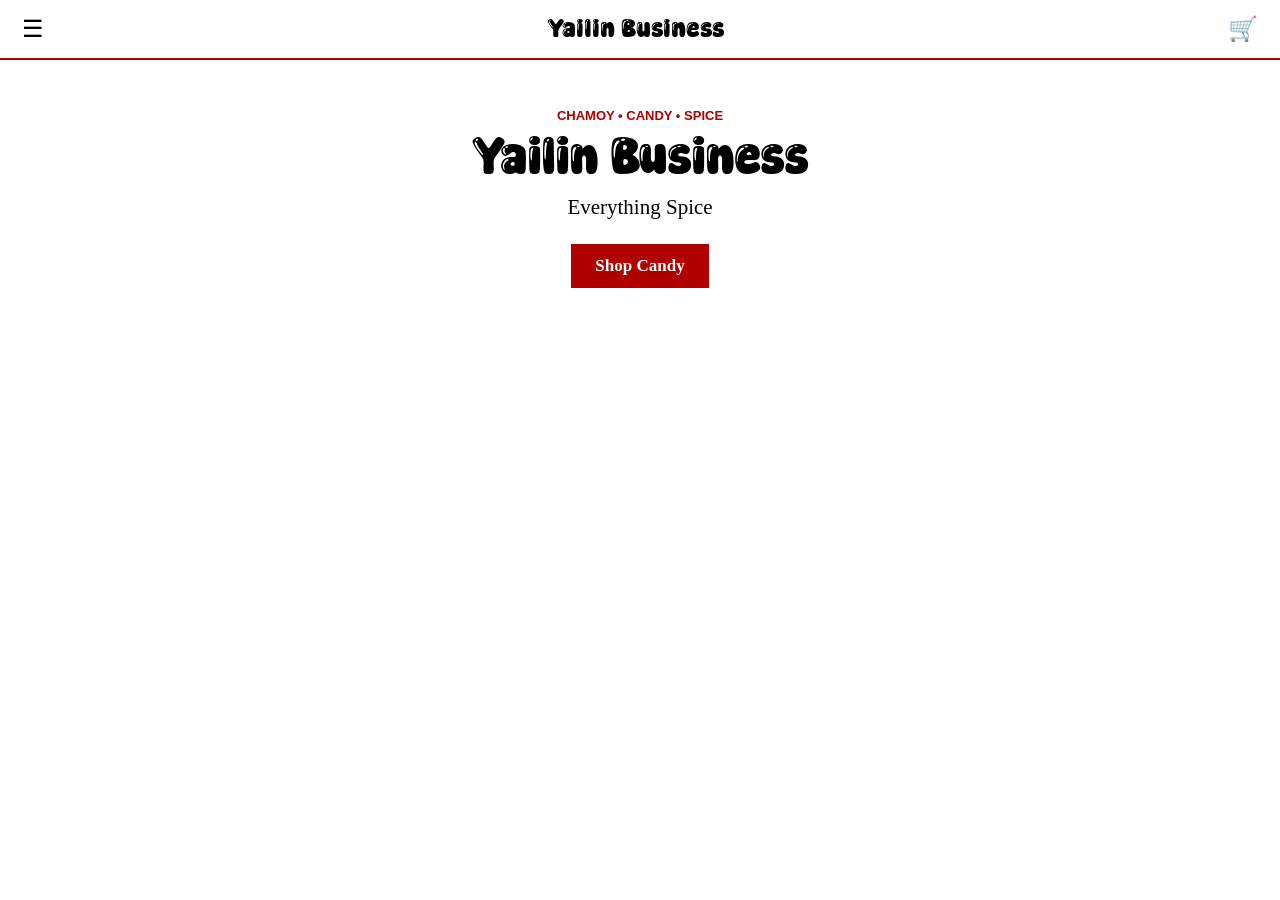
==== index.html @ d6ba2598 "Set up website files" ====
<!DOCTYPE html>
<html lang="en">
<head>
    <meta charset="UTF-8">
    <meta name="viewport" content="width=device-width, initial-scale=1.0">
    <title>Yailin Business</title>
    <link rel="stylesheet" href="style.css">
</head>

<body>
    <header class="site-header">
        <button class="menu-button" aria-label="Open menu">☰</button>

        <div class="brand">
            Yailin Business
        </div>

        <button class="cart-button" aria-label="View cart">🛒</button>
    </header>

    <main>
        <section class="intro">
            <p class="intro-label">Chamoy • Candy • Spice</p>

            <h1>Yailin Business</h1>

            <p class="intro-text">Everything Spice</p>

            <a class="shop-button" href="shop.html">Shop Candy</a>
        </section>
    </main>

    <script src="script.js"></script>
</body>
</html>
---- style.css ----
@font-face {
    font-family: "Super Adorable";
    src: url("fonts/Super Adorable.ttf") format("truetype");
    font-weight: normal;
    font-style: normal;
}

* {
    box-sizing: border-box;
}

body {
    margin: 0;
    background-color: white;
    color: black;
    font-family: Arial, sans-serif;
}

.site-header {
    display: flex;
    align-items: center;
    justify-content: space-between;
    padding: 14px 16px;
    background-color: white;
    border-bottom: 2px solid #b00000;
}

.menu-button,
.cart-button {
    border: none;
    background: none;
    font-size: 24px;
    cursor: pointer;
}

.brand {
    font-family: "Super Adorable", cursive;
    font-size: 26px;
    font-weight: normal;
    text-align: center;
}

.intro {
    padding: 48px 20px;
    text-align: center;
}

.intro-label {
    margin: 0 0 8px;
    color: #b00000;
    font-size: 13px;
    font-weight: bold;
    text-transform: uppercase;
}

.intro h1 {
    margin: 0;
    font-family: "Super Adorable", cursive;
    font-size: 52px;
    font-weight: normal;
    line-height: 1;
    letter-spacing: -1px;
}

.intro-text {
    margin: 12px 0 24px;
    font-family: cursive;
    font-size: 21px;
}

.shop-button {
    display: inline-block;
    padding: 12px 24px;
    background-color: #b00000;
    color: white;
    font-family: cursive;
    font-size: 17px;
    font-weight: bold;
    text-decoration: none;
}

.shop {
    padding: 32px 16px 48px;
}

.shop-heading {
    margin-bottom: 20px;
}

.shop-heading p {
    margin: 0;
    color: #b00000;
    font-size: 13px;
    font-weight: bold;
    text-transform: uppercase;
}

.shop-heading h1 {
    margin: 4px 0 0;
    font-size: 28px;
}

.product-grid {
    display: grid;
    grid-template-columns: repeat(2, 1fr);
    gap: 12px;
}

.product-image {
    display: flex;
    align-items: center;
    justify-content: center;
    aspect-ratio: 1 / 1;
    background-color: #f2f2f2;
    color: #666;
    font-size: 13px;
}

.product-card h2 {
    margin: 10px 0 4px;
    font-size: 16px;
}

.product-price {
    margin: 0 0 10px;
    font-weight: bold;
}

.add-to-cart {
    width: 100%;
    padding: 10px;
    border: 2px solid #b00000;
    background-color: white;
    color: #b00000;
    font-weight: bold;
    cursor: pointer;
}
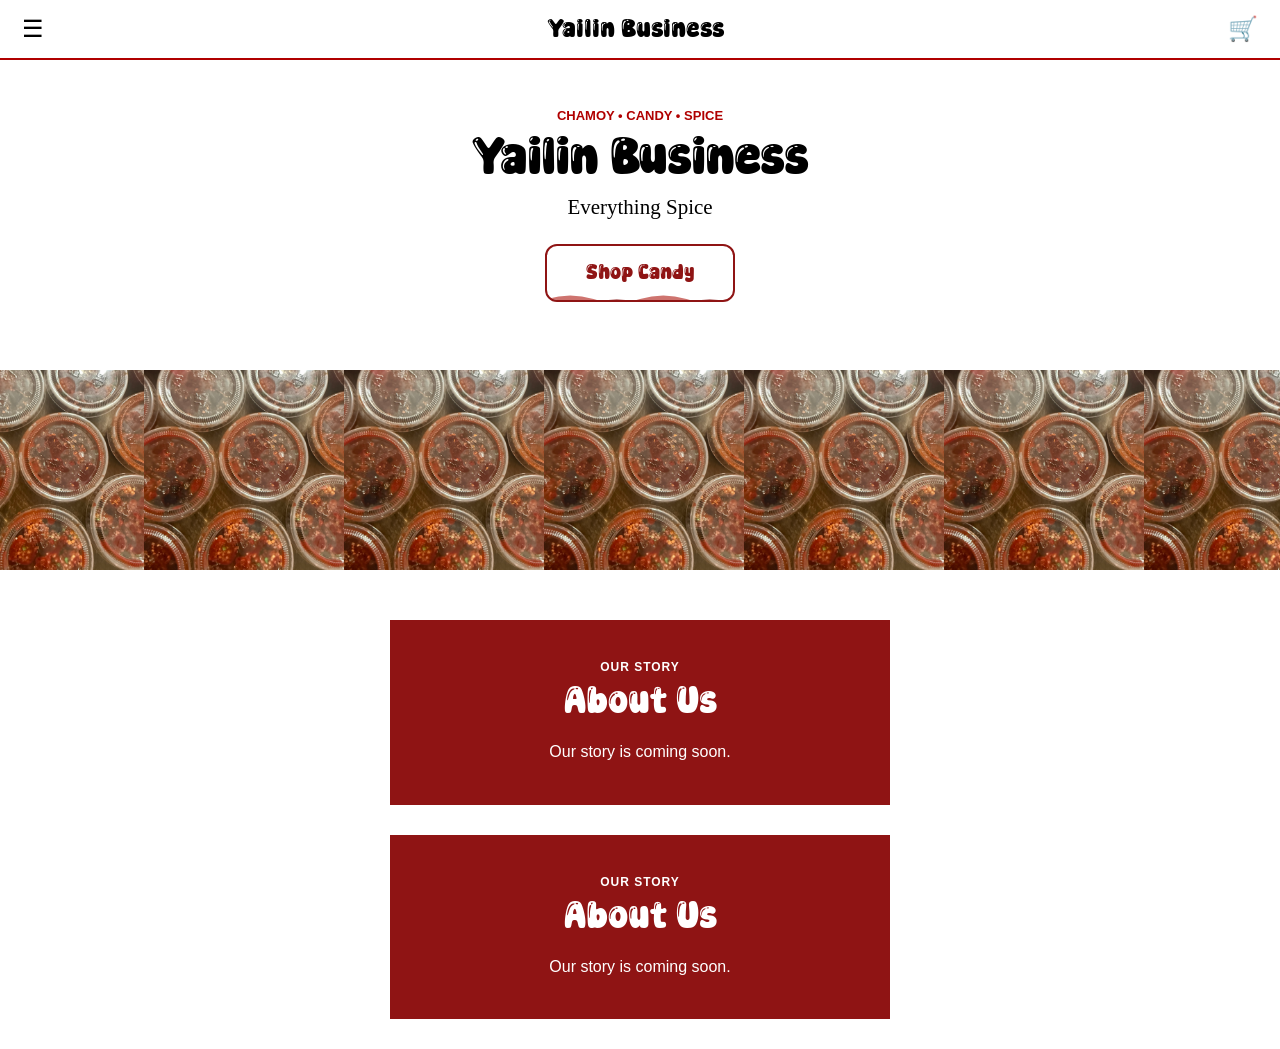
==== commit b68e7e3a: "Update homepage design" ====
--- a/index.html
+++ b/index.html
@@ -26,8 +26,82 @@
 
             <p class="intro-text">Everything Spice</p>
 
-            <a class="shop-button" href="shop.html">Shop Candy</a>
+            <a class="shop-button" href="shop.html">
+                <span class="chamoy-liquid" aria-hidden="true">
+                    <svg
+                        class="chamoy-wave chamoy-wave-back"
+                        viewBox="0 0 400 30"
+                        preserveAspectRatio="none"
+                    >
+                        <path d="
+                            M0 15
+                            Q25 3 50 15
+                            T100 15
+                            T150 15
+                            T200 15
+                            T250 15
+                            T300 15
+                            T350 15
+                            T400 15
+                            V30
+                            H0
+                            Z
+                        " />
+                    </svg>
+
+                    <svg
+                        class="chamoy-wave chamoy-wave-front"
+                        viewBox="0 0 400 30"
+                        preserveAspectRatio="none"
+                    >
+                        <path d="
+                            M0 16
+                            Q25 26 50 16
+                            T100 16
+                            T150 16
+                            T200 16
+                            T250 16
+                            T300 16
+                            T350 16
+                            T400 16
+                            V30
+                            H0
+                            Z
+                        " />
+                    </svg>
+                </span>
+
+                <span class="shop-button-text">Shop Candy</span>
+            </a>
         </section>
+
+        <section class="photo-strip" aria-label="Chamoy candy photos">
+            <div class="photo-track">
+                <img src="images/chamoo.jpeg" alt="Chamoy candy cups">
+                <img src="images/chamoo.jpeg" alt="">
+                <img src="images/chamoo.jpeg" alt="">
+                <img src="images/chamoo.jpeg" alt="">
+                <img src="images/chamoo.jpeg" alt="">
+                <img src="images/chamoo.jpeg" alt="">
+            </div>
+        </section>
+
+<section class="about-section">
+    <p class="about-label">Our Story</p>
+    <h2>About Us</h2>
+
+    <p class="about-text">
+        Our story is coming soon.
+    </p>
+</section><section class="about-section">
+    <p class="about-label">Our Story</p>
+    <h2>About Us</h2>
+
+    <p class="about-text">
+        Our story is coming soon.
+    </p>
+</section>
+
     </main>
 
     <script src="script.js"></script>
--- a/style.css
+++ b/style.css
@@ -11,10 +11,12 @@
 
 body {
     margin: 0;
-    background-color: white;
+    background-color: #ffffff;
     color: black;
     font-family: Arial, sans-serif;
 }
+
+/* Header */
 
 .site-header {
     display: flex;
@@ -34,11 +36,19 @@
 }
 
 .brand {
+    color: black;
     font-family: "Super Adorable", cursive;
     font-size: 26px;
     font-weight: normal;
     text-align: center;
-}
+    text-decoration: none;
+}
+
+.brand:visited {
+    color: black;
+}
+
+/* Homepage */
 
 .intro {
     padding: 48px 20px;
@@ -68,16 +78,137 @@
     font-size: 21px;
 }
 
+/* Shop Candy button */
+
 .shop-button {
-    display: inline-block;
-    padding: 12px 24px;
-    background-color: #b00000;
+    position: relative;
+    display: inline-flex;
+    align-items: center;
+    justify-content: center;
+    width: 190px;
+    height: 58px;
+    overflow: hidden;
+    border: 2px solid #8f1414;
+    border-radius: 12px;
+    background-color: white;
+    color: #8f1414;
+    font-family: "Super Adorable", cursive;
+    font-size: 21px;
+    text-decoration: none;
+}
+
+.shop-button-text {
+    position: relative;
+    z-index: 3;
+    transition: color 0.2s ease;
+}
+
+.chamoy-liquid {
+    position: absolute;
+    z-index: 1;
+    left: 0;
+    bottom: 0;
+    width: 100%;
+    height: 100%;
+    background-color: #861313;
+    transform: translateY(100%);
+    transition: transform 0.75s cubic-bezier(0.22, 0.75, 0.25, 1);
+}
+
+.chamoy-wave {
+    position: absolute;
+    left: 0;
+    display: block;
+    width: 200%;
+    height: 18px;
+    animation-play-state: paused;
+}
+
+.chamoy-wave-back {
+    top: -10px;
+    opacity: 0.65;
+    animation: wave-back 2.6s linear infinite;
+}
+
+.chamoy-wave-back path {
+    fill: #b42a22;
+}
+
+.chamoy-wave-front {
+    top: -7px;
+    animation: wave-front 1.8s linear infinite;
+}
+
+.chamoy-wave-front path {
+    fill: #861313;
+}
+
+.shop-button.is-filling .chamoy-liquid {
+    transform: translateY(0);
+}
+
+.shop-button.is-filling .chamoy-wave {
+    animation-play-state: running;
+}
+
+.shop-button.is-filling .shop-button-text {
     color: white;
-    font-family: cursive;
-    font-size: 17px;
-    font-weight: bold;
-    text-decoration: none;
-}
+    transition-delay: 0.3s;
+}
+
+.shop-button.is-popping {
+    animation: button-pop 0.2s ease;
+}
+
+@keyframes wave-front {
+    from {
+        transform: translateX(0);
+    }
+
+    to {
+        transform: translateX(-50%);
+    }
+}
+
+@keyframes wave-back {
+    from {
+        transform: translateX(-50%);
+    }
+
+    to {
+        transform: translateX(0);
+    }
+}
+
+@keyframes button-pop {
+    50% {
+        transform: scale(1.05);
+    }
+}
+
+/* Photo strip */
+
+.photo-strip {
+    width: 100%;
+    overflow: hidden;
+    padding: 20px 0;
+}
+
+.photo-track {
+    display: flex;
+    width: max-content;
+    will-change: transform;
+}
+
+.photo-track img {
+    display: block;
+    flex: 0 0 200px;
+    width: 200px;
+    height: 200px;
+    object-fit: cover;
+}
+
+/* Shop page */
 
 .shop {
     padding: 32px 16px 48px;
@@ -112,7 +243,7 @@
     justify-content: center;
     aspect-ratio: 1 / 1;
     background-color: #f2f2f2;
-    color: #666;
+    color: #667;
     font-size: 13px;
 }
 
@@ -134,4 +265,54 @@
     color: #b00000;
     font-weight: bold;
     cursor: pointer;
+}
+
+/* Accessibility */
+
+@media (prefers-reduced-motion: reduce) {
+    .chamoy-wave {
+        animation: none;
+    }
+
+    .chamoy-liquid {
+        transition: none;
+    }
+
+    .shop-button.is-popping {
+        animation: none;
+    }
+}
+
+/* About */
+
+.about-section {
+    width: calc(100% - 40px);
+    max-width: 500px;
+    margin: 30px auto;
+    padding: 40px 24px;
+    background-color: #8f1414;
+    color: white;
+    text-align: center;
+}
+
+.about-label {
+    margin: 0 0 6px;
+    font-size: 12px;
+    font-weight: bold;
+    letter-spacing: 1px;
+    text-transform: uppercase;
+}
+
+.about-section h2 {
+    margin: 0 0 16px;
+    font-family: "Super Adorable", cursive;
+    font-size: 38px;
+    font-weight: normal;
+}
+
+.about-text {
+    max-width: 500px;
+    margin: 0 auto;
+    font-size: 16px;
+    line-height: 1.6;
 }
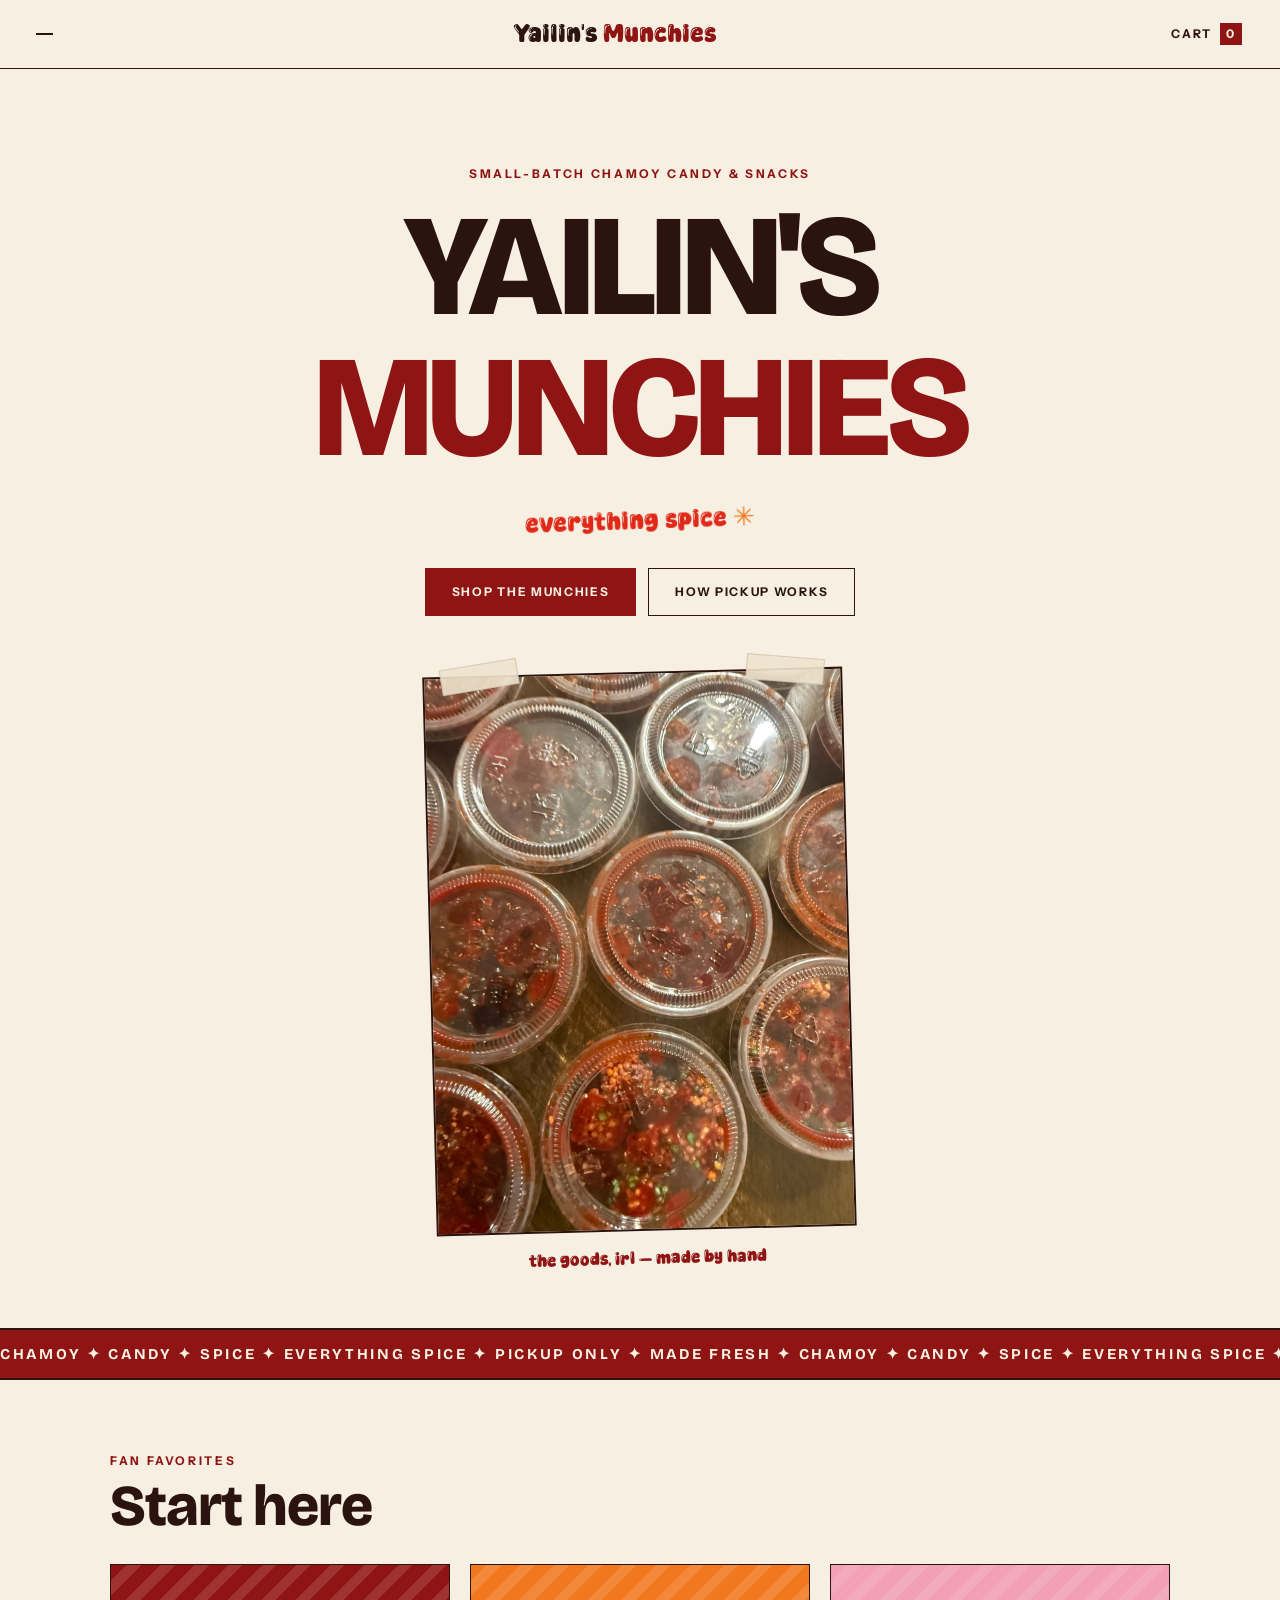
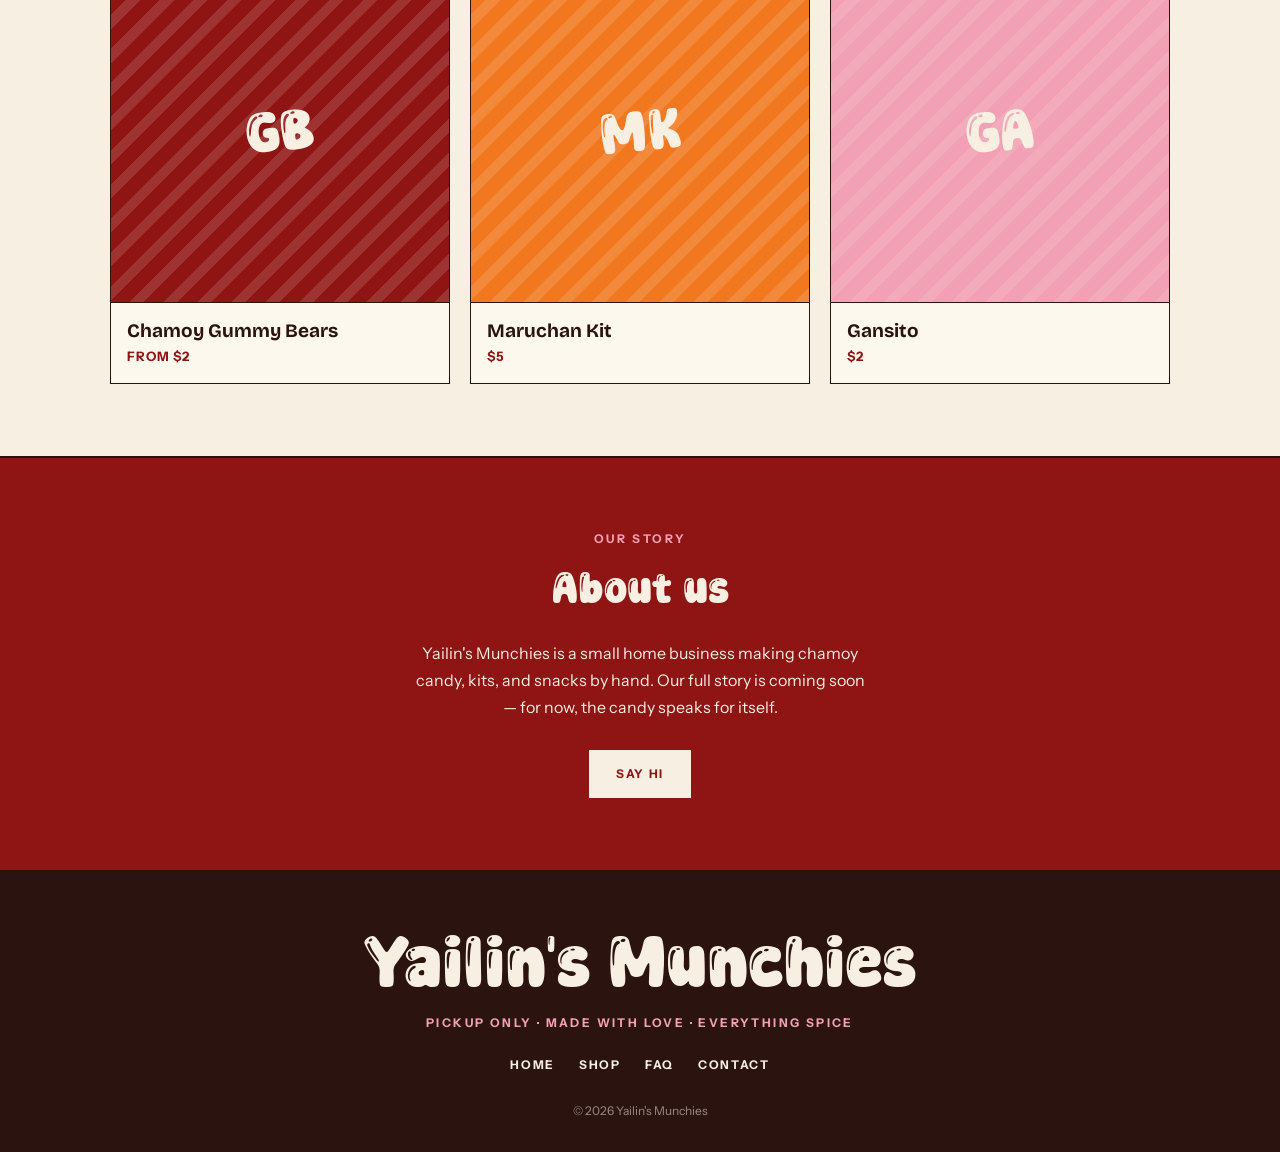
==== commit 8aea6dfa: "Add files via upload" ====
--- a/index.html
+++ b/index.html
@@ -3,107 +3,140 @@
 <head>
     <meta charset="UTF-8">
     <meta name="viewport" content="width=device-width, initial-scale=1.0">
-    <title>Yailin Business</title>
+    <title>Yailin's Munchies — Chamoy Candy & Snacks</title>
+    <meta name="description" content="Small-batch chamoy candy, kits, snacks and drinks. Pickup only. Everything spice.">
+    <link rel="icon" href="favicon.svg" type="image/svg+xml">
+    <link rel="preconnect" href="https://fonts.googleapis.com">
+    <link rel="preconnect" href="https://fonts.gstatic.com" crossorigin>
+    <link href="https://fonts.googleapis.com/css2?family=Bricolage+Grotesque:opsz,wght@12..96,500..800&family=Instrument+Sans:ital,wght@0,400..700;1,400..700&display=swap" rel="stylesheet">
     <link rel="stylesheet" href="style.css">
 </head>
 
 <body>
     <header class="site-header">
-        <button class="menu-button" aria-label="Open menu">☰</button>
+        <button
+            class="menu-button"
+            aria-label="Open menu"
+            data-testid="menu-open-button"
+            onclick="document.querySelector('.site-menu').classList.add('open')"
+        >
+            <span></span><span></span><span></span>
+        </button>
 
-        <div class="brand">
-            Yailin Business
+        <a class="brand" href="index.html">
+            Yailin's <em>Munchies</em>
+        </a>
+
+        <a class="cart-button" href="shop.html" data-testid="cart-link">
+            Cart <span class="cart-count">0</span>
+        </a>
+    </header>
+
+    <nav class="site-menu" data-testid="site-menu" aria-label="Main menu">
+        <button
+            class="close-menu"
+            aria-label="Close menu"
+            data-testid="menu-close-button"
+            onclick="document.querySelector('.site-menu').classList.remove('open')"
+        >
+            ×
+        </button>
+
+        <a href="index.html" aria-current="page" class="active"><span class="menu-index">01</span>Home</a>
+        <a href="shop.html"><span class="menu-index">02</span>Shop</a>
+        <a href="faq.html"><span class="menu-index">03</span>FAQ</a>
+        <a href="contact.html"><span class="menu-index">04</span>Contact</a>
+
+        <p class="menu-footnote">Pickup only · Everything spice</p>
+    </nav>
+
+    <main>
+        <section class="hero">
+            <p class="hero-label">Small-batch chamoy candy &amp; snacks</p>
+
+            <h1 class="hero-title" data-testid="hero-title">
+                <span class="line"><span class="line-inner">Yailin's</span></span>
+                <span class="line"><span class="line-inner accent">Munchies</span></span>
+            </h1>
+
+            <p class="hero-tag">everything spice <span class="asterisk" aria-hidden="true">✳</span></p>
+
+            <div class="hero-actions">
+                <a class="btn btn-solid" href="shop.html" data-testid="hero-shop-button">Shop the munchies</a>
+                <a class="btn btn-ghost" href="faq.html" data-testid="hero-faq-button">How pickup works</a>
+            </div>
+
+            <figure class="hero-photo" data-testid="hero-photo">
+                <img src="images/chamoo.jpeg" alt="Cups of homemade chamoy candy">
+                <figcaption>the goods, irl — made by hand</figcaption>
+            </figure>
+        </section>
+
+        <div class="marquee" aria-hidden="true">
+            <div class="marquee-track">
+                <span>Chamoy ✦ Candy ✦ Spice ✦ Everything Spice ✦ Pickup Only ✦ Made Fresh ✦&nbsp;</span>
+                <span>Chamoy ✦ Candy ✦ Spice ✦ Everything Spice ✦ Pickup Only ✦ Made Fresh ✦&nbsp;</span>
+            </div>
         </div>
 
-        <button class="cart-button" aria-label="View cart">🛒</button>
-    </header>
+        <section class="featured reveal">
+            <p class="section-label">Fan favorites</p>
+            <h2 class="section-title">Start here</h2>
 
-    <main>
-        <section class="intro">
-            <p class="intro-label">Chamoy • Candy • Spice</p>
+            <div class="featured-grid">
+                <a class="teaser" href="shop.html" data-testid="teaser-gummy-bears">
+                    <div class="product-image ph ph-red">
+                        <span class="ph-letters" aria-hidden="true">GB</span>
+                    </div>
+                    <p class="teaser-name">Chamoy Gummy Bears</p>
+                    <p class="teaser-price">from $2</p>
+                </a>
 
-            <h1>Yailin Business</h1>
+                <a class="teaser" href="shop.html" data-testid="teaser-maruchan-kit">
+                    <div class="product-image ph ph-orange">
+                        <span class="ph-letters" aria-hidden="true">MK</span>
+                    </div>
+                    <p class="teaser-name">Maruchan Kit</p>
+                    <p class="teaser-price">$5</p>
+                </a>
 
-            <p class="intro-text">Everything Spice</p>
-
-            <a class="shop-button" href="shop.html">
-                <span class="chamoy-liquid" aria-hidden="true">
-                    <svg
-                        class="chamoy-wave chamoy-wave-back"
-                        viewBox="0 0 400 30"
-                        preserveAspectRatio="none"
-                    >
-                        <path d="
-                            M0 15
-                            Q25 3 50 15
-                            T100 15
-                            T150 15
-                            T200 15
-                            T250 15
-                            T300 15
-                            T350 15
-                            T400 15
-                            V30
-                            H0
-                            Z
-                        " />
-                    </svg>
-
-                    <svg
-                        class="chamoy-wave chamoy-wave-front"
-                        viewBox="0 0 400 30"
-                        preserveAspectRatio="none"
-                    >
-                        <path d="
-                            M0 16
-                            Q25 26 50 16
-                            T100 16
-                            T150 16
-                            T200 16
-                            T250 16
-                            T300 16
-                            T350 16
-                            T400 16
-                            V30
-                            H0
-                            Z
-                        " />
-                    </svg>
-                </span>
-
-                <span class="shop-button-text">Shop Candy</span>
-            </a>
-        </section>
-
-        <section class="photo-strip" aria-label="Chamoy candy photos">
-            <div class="photo-track">
-                <img src="images/chamoo.jpeg" alt="Chamoy candy cups">
-                <img src="images/chamoo.jpeg" alt="">
-                <img src="images/chamoo.jpeg" alt="">
-                <img src="images/chamoo.jpeg" alt="">
-                <img src="images/chamoo.jpeg" alt="">
-                <img src="images/chamoo.jpeg" alt="">
+                <a class="teaser" href="shop.html" data-testid="teaser-gansito">
+                    <div class="product-image ph ph-pink">
+                        <span class="ph-letters" aria-hidden="true">GA</span>
+                    </div>
+                    <p class="teaser-name">Gansito</p>
+                    <p class="teaser-price">$2</p>
+                </a>
             </div>
         </section>
 
-<section class="about-section">
-    <p class="about-label">Our Story</p>
-    <h2>About Us</h2>
+        <section class="about-section reveal">
+            <p class="about-label">Our story</p>
 
-    <p class="about-text">
-        Our story is coming soon.
-    </p>
-</section><section class="about-section">
-    <p class="about-label">Our Story</p>
-    <h2>About Us</h2>
+            <h2>About us</h2>
 
-    <p class="about-text">
-        Our story is coming soon.
-    </p>
-</section>
+            <p class="about-text">
+                Yailin's Munchies is a small home business making
+                chamoy candy, kits, and snacks by hand. Our full story
+                is coming soon — for now, the candy speaks for itself.
+            </p>
 
+            <a class="btn btn-cream" href="contact.html" data-testid="about-contact-button">Say hi</a>
+        </section>
     </main>
 
-    <script src="script.js"></script>
+    <footer class="site-footer">
+        <p class="footer-brand">Yailin's Munchies</p>
+        <p class="footer-note">Pickup only · Made with love · Everything spice</p>
+        <nav class="footer-nav" aria-label="Footer">
+            <a href="index.html">Home</a>
+            <a href="shop.html">Shop</a>
+            <a href="faq.html">FAQ</a>
+            <a href="contact.html">Contact</a>
+        </nav>
+        <p class="footer-copy">© <span class="footer-year">2026</span> Yailin's Munchies</p>
+    </footer>
+
+    <script src="site.js"></script>
 </body>
-</html>+</html>
--- a/style.css
+++ b/style.css
@@ -1,318 +1,1378 @@
+/* ============================================================
+   YAILIN'S MUNCHIES — style.css
+   Cream base · deep chamoy red · red/pink/orange accents
+   Vanilla CSS, mobile-first. Sections:
+   1. Fonts & variables   2. Reset & base     3. Buttons
+   4. Header & menu       5. Hero & marquee   6. Home sections
+   7. Footer              8. Shop & products  9. Cart panel
+   10. Order & checkout   11. FAQ & contact   12. Motion
+   ============================================================ */
+
+/* 1. Fonts & variables */
+
 @font-face {
     font-family: "Super Adorable";
     src: url("fonts/Super Adorable.ttf") format("truetype");
     font-weight: normal;
     font-style: normal;
-}
+    font-display: swap;
+}
+
+:root {
+    --cream: #f7efe2;
+    --cream-dark: #efe3cd;
+    --paper: #fdf8ee;
+    --ink: #2b1410;
+    --red: #8f1414;
+    --red-hot: #e02918;
+    --pink: #f2a0b5;
+    --orange: #f2781f;
+    --display: "Bricolage Grotesque", "Arial Black", sans-serif;
+    --body: "Instrument Sans", Arial, sans-serif;
+    --playful: "Super Adorable", cursive;
+    --border: 1.5px solid var(--ink);
+    --ease-out: cubic-bezier(0.2, 0.7, 0.2, 1);
+    --ease-menu: cubic-bezier(0.77, 0, 0.18, 1);
+}
+
+/* 2. Reset & base */
 
 * {
     box-sizing: border-box;
 }
 
+html {
+    scroll-behavior: smooth;
+}
+
 body {
     margin: 0;
-    background-color: #ffffff;
-    color: black;
-    font-family: Arial, sans-serif;
-}
-
-/* Header */
+    background-color: var(--cream);
+    color: var(--ink);
+    font-family: var(--body);
+    font-size: 16px;
+    line-height: 1.5;
+    -webkit-font-smoothing: antialiased;
+}
+
+::selection {
+    background-color: var(--red);
+    color: var(--cream);
+}
+
+img {
+    max-width: 100%;
+}
+
+button {
+    font-family: inherit;
+}
+
+:focus-visible {
+    outline: 2px solid var(--red-hot);
+    outline-offset: 2px;
+}
+
+/* 3. Buttons */
+
+.btn {
+    display: inline-block;
+    padding: 14px 26px;
+    border: var(--border);
+    background-color: transparent;
+    color: var(--ink);
+    font-size: 12px;
+    font-weight: 700;
+    letter-spacing: 0.14em;
+    text-transform: uppercase;
+    text-decoration: none;
+    cursor: pointer;
+    transition: background-color 0.25s var(--ease-out),
+                color 0.25s var(--ease-out),
+                transform 0.25s var(--ease-out),
+                box-shadow 0.25s var(--ease-out);
+}
+
+.btn-solid {
+    border-color: var(--red);
+    background-color: var(--red);
+    color: var(--cream);
+}
+
+.btn-solid:hover {
+    border-color: var(--ink);
+    background-color: var(--ink);
+    transform: translate(-2px, -2px);
+    box-shadow: 4px 4px 0 var(--red-hot);
+}
+
+.btn-ghost:hover {
+    background-color: var(--ink);
+    color: var(--cream);
+    transform: translate(-2px, -2px);
+    box-shadow: 4px 4px 0 var(--pink);
+}
+
+.btn-cream {
+    border-color: var(--cream);
+    background-color: var(--cream);
+    color: var(--red);
+}
+
+.btn-cream:hover {
+    background-color: var(--ink);
+    border-color: var(--ink);
+    color: var(--cream);
+    transform: translate(-2px, -2px);
+    box-shadow: 4px 4px 0 var(--orange);
+}
+
+/* 4. Header & menu */
 
 .site-header {
+    position: sticky;
+    top: 0;
+    z-index: 900;
     display: flex;
     align-items: center;
     justify-content: space-between;
-    padding: 14px 16px;
-    background-color: white;
-    border-bottom: 2px solid #b00000;
-}
-
-.menu-button,
-.cart-button {
+    gap: 12px;
+    padding: 12px 18px;
+    border-bottom: var(--border);
+    background-color: var(--cream);
+}
+
+.menu-button {
+    display: flex;
+    flex-direction: column;
+    justify-content: center;
+    gap: 5px;
+    width: 40px;
+    height: 40px;
+    padding: 8px;
     border: none;
     background: none;
-    font-size: 24px;
     cursor: pointer;
 }
 
+.menu-button span {
+    display: block;
+    height: 2px;
+    background-color: var(--ink);
+    transition: transform 0.25s var(--ease-out),
+                width 0.25s var(--ease-out),
+                background-color 0.25s var(--ease-out);
+}
+
+.menu-button span:nth-child(2) {
+    width: 70%;
+}
+
+.menu-button:hover span {
+    background-color: var(--red);
+}
+
+.menu-button:hover span:nth-child(2) {
+    width: 100%;
+}
+
 .brand {
-    color: black;
-    font-family: "Super Adorable", cursive;
+    color: var(--ink);
+    font-family: var(--playful);
     font-size: 26px;
     font-weight: normal;
     text-align: center;
     text-decoration: none;
-}
-
-.brand:visited {
-    color: black;
-}
-
-/* Homepage */
-
-.intro {
-    padding: 48px 20px;
-    text-align: center;
-}
-
-.intro-label {
-    margin: 0 0 8px;
-    color: #b00000;
-    font-size: 13px;
-    font-weight: bold;
-    text-transform: uppercase;
-}
-
-.intro h1 {
-    margin: 0;
-    font-family: "Super Adorable", cursive;
-    font-size: 52px;
-    font-weight: normal;
     line-height: 1;
-    letter-spacing: -1px;
-}
-
-.intro-text {
-    margin: 12px 0 24px;
-    font-family: cursive;
-    font-size: 21px;
-}
-
-/* Shop Candy button */
-
-.shop-button {
-    position: relative;
+}
+
+.brand em {
+    color: var(--red);
+    font-style: normal;
+}
+
+.cart-button {
+    display: inline-flex;
+    align-items: center;
+    gap: 8px;
+    padding: 8px 10px;
+    border: none;
+    background: none;
+    color: var(--ink);
+    font-size: 12px;
+    font-weight: 700;
+    letter-spacing: 0.14em;
+    text-transform: uppercase;
+    text-decoration: none;
+    cursor: pointer;
+    transition: color 0.2s var(--ease-out);
+}
+
+.cart-button:hover {
+    color: var(--red);
+}
+
+.cart-count {
     display: inline-flex;
     align-items: center;
     justify-content: center;
-    width: 190px;
-    height: 58px;
+    min-width: 22px;
+    height: 22px;
+    padding: 0 5px;
+    background-color: var(--red);
+    color: var(--cream);
+    font-size: 12px;
+    font-weight: 700;
+}
+
+.site-menu {
+    position: fixed;
+    inset: 0;
+    z-index: 1000;
+    display: flex;
+    flex-direction: column;
+    justify-content: center;
+    padding: 32px;
+    background-color: var(--red);
+    transform: translateX(-100%);
+    visibility: hidden;
+    transition: transform 0.45s var(--ease-menu),
+                visibility 0s linear 0.45s;
+}
+
+.site-menu.open {
+    transform: translateX(0);
+    visibility: visible;
+    transition: transform 0.45s var(--ease-menu);
+}
+
+.site-menu a {
+    display: flex;
+    align-items: baseline;
+    gap: 14px;
+    padding: 10px 0;
+    border-bottom: 1.5px solid rgba(247, 239, 226, 0.25);
+    color: var(--cream);
+    font-family: var(--display);
+    font-size: clamp(2.4rem, 11vw, 4.5rem);
+    font-weight: 800;
+    line-height: 1.05;
+    letter-spacing: -0.02em;
+    text-decoration: none;
+    transition: color 0.25s var(--ease-out),
+                transform 0.25s var(--ease-out);
+}
+
+.site-menu a:hover,
+.site-menu a.active {
+    color: var(--pink);
+    transform: translateX(10px);
+}
+
+.menu-index {
+    font-family: var(--body);
+    font-size: 12px;
+    font-weight: 700;
+    letter-spacing: 0.2em;
+}
+
+.close-menu {
+    position: absolute;
+    top: 18px;
+    right: 22px;
+    border: none;
+    background: none;
+    color: var(--cream);
+    font-size: 40px;
+    line-height: 1;
+    cursor: pointer;
+    transition: color 0.2s var(--ease-out),
+                transform 0.3s var(--ease-out);
+}
+
+.close-menu:hover {
+    color: var(--orange);
+    transform: rotate(90deg);
+}
+
+.menu-footnote {
+    margin-top: 28px;
+    color: var(--pink);
+    font-family: var(--playful);
+    font-size: 20px;
+}
+
+/* 5. Hero & marquee */
+
+.hero {
+    position: relative;
+    padding: 72px 20px 56px;
+    text-align: center;
     overflow: hidden;
-    border: 2px solid #8f1414;
-    border-radius: 12px;
-    background-color: white;
-    color: #8f1414;
-    font-family: "Super Adorable", cursive;
-    font-size: 21px;
-    text-decoration: none;
-}
-
-.shop-button-text {
+}
+
+.hero-label {
+    margin: 0 0 18px;
+    color: var(--red);
+    font-size: 12px;
+    font-weight: 700;
+    letter-spacing: 0.22em;
+    text-transform: uppercase;
+}
+
+.hero-title {
+    margin: 0;
+    font-family: var(--display);
+    font-size: clamp(3.4rem, 15vw, 9rem);
+    font-weight: 800;
+    line-height: 0.92;
+    letter-spacing: -0.03em;
+    text-transform: uppercase;
+}
+
+.hero-title .line {
+    display: block;
+    overflow: hidden;
+    padding-bottom: 0.06em;
+}
+
+.hero-title .line-inner {
+    display: block;
+    transform: translateY(110%);
+    animation: line-rise 0.9s var(--ease-menu) 0.15s forwards;
+}
+
+.hero-title .line:nth-child(2) .line-inner {
+    animation-delay: 0.3s;
+}
+
+.hero-title .accent {
+    color: var(--red);
+}
+
+.hero-tag {
+    margin: 18px 0 0;
+    color: var(--red-hot);
+    font-family: var(--playful);
+    font-size: 26px;
+    transform: rotate(-2deg);
+}
+
+.asterisk {
+    color: var(--orange);
+}
+
+.hero-actions {
+    display: flex;
+    flex-wrap: wrap;
+    justify-content: center;
+    gap: 12px;
+    margin-top: 28px;
+}
+
+.hero-photo {
+    --py: 0px;
     position: relative;
-    z-index: 3;
-    transition: color 0.2s ease;
-}
-
-.chamoy-liquid {
+    max-width: 420px;
+    margin: 56px auto 0;
+    transform: rotate(-1.5deg) translateY(var(--py));
+}
+
+.hero-photo img {
+    display: block;
+    width: 100%;
+    height: auto;
+    border: 2px solid var(--ink);
+}
+
+.hero-photo::before,
+.hero-photo::after {
+    content: "";
     position: absolute;
-    z-index: 1;
-    left: 0;
-    bottom: 0;
-    width: 100%;
-    height: 100%;
-    background-color: #861313;
-    transform: translateY(100%);
-    transition: transform 0.75s cubic-bezier(0.22, 0.75, 0.25, 1);
-}
-
-.chamoy-wave {
-    position: absolute;
-    left: 0;
-    display: block;
-    width: 200%;
-    height: 18px;
-    animation-play-state: paused;
-}
-
-.chamoy-wave-back {
-    top: -10px;
-    opacity: 0.65;
-    animation: wave-back 2.6s linear infinite;
-}
-
-.chamoy-wave-back path {
-    fill: #b42a22;
-}
-
-.chamoy-wave-front {
-    top: -7px;
-    animation: wave-front 1.8s linear infinite;
-}
-
-.chamoy-wave-front path {
-    fill: #861313;
-}
-
-.shop-button.is-filling .chamoy-liquid {
-    transform: translateY(0);
-}
-
-.shop-button.is-filling .chamoy-wave {
-    animation-play-state: running;
-}
-
-.shop-button.is-filling .shop-button-text {
-    color: white;
-    transition-delay: 0.3s;
-}
-
-.shop-button.is-popping {
-    animation: button-pop 0.2s ease;
-}
-
-@keyframes wave-front {
-    from {
-        transform: translateX(0);
-    }
-
-    to {
-        transform: translateX(-50%);
-    }
-}
-
-@keyframes wave-back {
-    from {
-        transform: translateX(-50%);
-    }
-
-    to {
-        transform: translateX(0);
-    }
-}
-
-@keyframes button-pop {
-    50% {
-        transform: scale(1.05);
-    }
-}
-
-/* Photo strip */
-
-.photo-strip {
-    width: 100%;
+    top: -12px;
+    width: 76px;
+    height: 24px;
+    background-color: var(--cream-dark);
+    border: 1px solid rgba(43, 20, 16, 0.15);
+    opacity: 0.9;
+}
+
+.hero-photo::before {
+    left: 18px;
+    transform: rotate(-8deg);
+}
+
+.hero-photo::after {
+    right: 18px;
+    transform: rotate(6deg);
+}
+
+.hero-photo figcaption {
+    margin-top: 14px;
+    color: var(--red);
+    font-family: var(--playful);
+    font-size: 18px;
+}
+
+.marquee {
     overflow: hidden;
-    padding: 20px 0;
-}
-
-.photo-track {
+    border-top: 2px solid var(--ink);
+    border-bottom: 2px solid var(--ink);
+    background-color: var(--red);
+    color: var(--cream);
+}
+
+.marquee-track {
     display: flex;
     width: max-content;
-    will-change: transform;
-}
-
-.photo-track img {
+    padding: 13px 0;
+    font-family: var(--display);
+    font-size: 15px;
+    font-weight: 700;
+    letter-spacing: 0.18em;
+    text-transform: uppercase;
+    white-space: nowrap;
+    animation: marquee-scroll 30s linear infinite;
+}
+
+.marquee:hover .marquee-track {
+    animation-play-state: paused;
+}
+
+/* 6. Home sections */
+
+.section-label {
+    margin: 0 0 8px;
+    color: var(--red);
+    font-size: 12px;
+    font-weight: 700;
+    letter-spacing: 0.22em;
+    text-transform: uppercase;
+}
+
+.section-title {
+    margin: 0 0 28px;
+    font-family: var(--display);
+    font-size: clamp(2.2rem, 8vw, 3.6rem);
+    font-weight: 800;
+    letter-spacing: -0.02em;
+    line-height: 1;
+}
+
+.featured {
+    max-width: 1100px;
+    margin: 0 auto;
+    padding: 72px 20px;
+}
+
+.featured-grid {
+    display: grid;
+    grid-template-columns: 1fr;
+    gap: 20px;
+}
+
+.teaser {
     display: block;
-    flex: 0 0 200px;
-    width: 200px;
-    height: 200px;
-    object-fit: cover;
-}
-
-/* Shop page */
+    border: var(--border);
+    background-color: var(--paper);
+    color: var(--ink);
+    text-decoration: none;
+    transition: transform 0.25s var(--ease-out),
+                box-shadow 0.25s var(--ease-out);
+}
+
+.teaser:hover {
+    transform: translateY(-4px);
+    box-shadow: 6px 6px 0 var(--pink);
+}
+
+.teaser .product-image {
+    border: none;
+    border-bottom: var(--border);
+}
+
+.teaser-name {
+    margin: 14px 16px 2px;
+    font-family: var(--display);
+    font-size: 19px;
+    font-weight: 700;
+}
+
+.teaser-price {
+    margin: 0 16px 16px;
+    color: var(--red);
+    font-size: 13px;
+    font-weight: 700;
+    letter-spacing: 0.08em;
+    text-transform: uppercase;
+}
+
+.about-section {
+    padding: 72px 24px;
+    border-top: 2px solid var(--ink);
+    border-bottom: 2px solid var(--ink);
+    background-color: var(--red);
+    color: var(--cream);
+    text-align: center;
+}
+
+.about-label {
+    margin: 0 0 8px;
+    color: var(--pink);
+    font-size: 12px;
+    font-weight: 700;
+    letter-spacing: 0.22em;
+    text-transform: uppercase;
+}
+
+.about-section h2 {
+    margin: 0 0 18px;
+    font-family: var(--playful);
+    font-size: 44px;
+    font-weight: normal;
+}
+
+.about-text {
+    max-width: 460px;
+    margin: 0 auto 28px;
+    font-size: 16px;
+    line-height: 1.7;
+}
+
+/* 7. Footer */
+
+.site-footer {
+    padding: 56px 20px 32px;
+    background-color: var(--ink);
+    color: var(--cream);
+    text-align: center;
+}
+
+.footer-brand {
+    margin: 0;
+    font-family: var(--playful);
+    font-size: clamp(2.6rem, 9vw, 4.5rem);
+    line-height: 1;
+}
+
+.footer-note {
+    margin: 14px 0 24px;
+    color: var(--pink);
+    font-size: 12px;
+    font-weight: 700;
+    letter-spacing: 0.2em;
+    text-transform: uppercase;
+}
+
+.footer-nav {
+    display: flex;
+    flex-wrap: wrap;
+    justify-content: center;
+    gap: 8px 24px;
+    margin-bottom: 28px;
+}
+
+.footer-nav a {
+    color: var(--cream);
+    font-size: 12px;
+    font-weight: 700;
+    letter-spacing: 0.14em;
+    text-transform: uppercase;
+    text-decoration: none;
+    transition: color 0.2s var(--ease-out);
+}
+
+.footer-nav a:hover {
+    color: var(--orange);
+}
+
+.footer-copy {
+    margin: 0;
+    color: rgba(247, 239, 226, 0.55);
+    font-size: 12px;
+}
+
+/* 8. Shop & products */
 
 .shop {
-    padding: 32px 16px 48px;
-}
-
-.shop-heading {
-    margin-bottom: 20px;
-}
-
-.shop-heading p {
+    max-width: 1100px;
+    margin: 0 auto;
+    padding: 56px 20px 72px;
+}
+
+.shop-heading h1 {
     margin: 0;
-    color: #b00000;
+    font-family: var(--display);
+    font-size: clamp(2.8rem, 11vw, 5.5rem);
+    font-weight: 800;
+    letter-spacing: -0.03em;
+    line-height: 0.95;
+    text-transform: uppercase;
+}
+
+.shop-message {
+    min-height: 22px;
+    margin: 16px 0 8px;
+    color: var(--red);
     font-size: 13px;
-    font-weight: bold;
-    text-transform: uppercase;
-}
-
-.shop-heading h1 {
-    margin: 4px 0 0;
-    font-size: 28px;
+    font-weight: 700;
+}
+
+.shop-category {
+    margin-top: 48px;
+}
+
+.category-title {
+    display: flex;
+    align-items: baseline;
+    gap: 14px;
+    margin: 0 0 24px;
+    padding-bottom: 12px;
+    border-bottom: 2px solid var(--ink);
+    font-family: var(--display);
+    font-size: clamp(1.6rem, 6vw, 2.4rem);
+    font-weight: 800;
+    letter-spacing: -0.01em;
+}
+
+.category-index {
+    color: var(--red);
+    font-family: var(--body);
+    font-size: 12px;
+    font-weight: 700;
+    letter-spacing: 0.2em;
 }
 
 .product-grid {
     display: grid;
     grid-template-columns: repeat(2, 1fr);
-    gap: 12px;
+    gap: 24px 14px;
+}
+
+.product-card {
+    min-width: 0;
+    border: var(--border);
+    background-color: var(--paper);
+    transition: transform 0.25s var(--ease-out),
+                box-shadow 0.25s var(--ease-out);
+}
+
+.product-card:hover {
+    transform: translateY(-3px);
+    box-shadow: 6px 6px 0 rgba(43, 20, 16, 0.9);
+}
+
+.product-body {
+    padding: 14px;
 }
 
 .product-image {
+    position: relative;
     display: flex;
     align-items: center;
     justify-content: center;
     aspect-ratio: 1 / 1;
-    background-color: #f2f2f2;
-    color: #667;
+    overflow: hidden;
+    border-bottom: var(--border);
+}
+
+.product-image img {
+    display: block;
+    width: 100%;
+    height: 100%;
+    object-fit: cover;
+}
+
+/* Art-directed placeholders — swap the whole .ph div for an <img> later */
+
+.ph::before {
+    content: "";
+    position: absolute;
+    inset: 0;
+    background-image: repeating-linear-gradient(
+        -45deg,
+        rgba(247, 239, 226, 0.14) 0 10px,
+        transparent 10px 24px
+    );
+}
+
+.ph-red {
+    background-color: var(--red);
+}
+
+.ph-pink {
+    background-color: var(--pink);
+}
+
+.ph-orange {
+    background-color: var(--orange);
+}
+
+.ph-cream {
+    background-color: var(--cream-dark);
+}
+
+.ph-cream::before {
+    background-image: repeating-linear-gradient(
+        -45deg,
+        rgba(143, 20, 20, 0.1) 0 10px,
+        transparent 10px 24px
+    );
+}
+
+.ph-letters {
+    position: relative;
+    color: var(--cream);
+    font-family: var(--playful);
+    font-size: clamp(2.4rem, 9vw, 3.6rem);
+    transform: rotate(-6deg);
+}
+
+.ph-cream .ph-letters {
+    color: var(--red);
+}
+
+.ph-note {
+    position: absolute;
+    bottom: 10px;
+    left: 10px;
+    padding: 3px 8px;
+    background-color: var(--ink);
+    color: var(--cream);
+    font-size: 9px;
+    font-weight: 700;
+    letter-spacing: 0.16em;
+    text-transform: uppercase;
+}
+
+.product-card h2 {
+    margin: 0 0 10px;
+    font-family: var(--display);
+    font-size: 17px;
+    font-weight: 700;
+    line-height: 1.15;
+}
+
+.single-price {
+    margin: 0 0 12px;
+    color: var(--red);
     font-size: 13px;
-}
-
-.product-card h2 {
-    margin: 10px 0 4px;
-    font-size: 16px;
-}
-
-.product-price {
-    margin: 0 0 10px;
-    font-weight: bold;
-}
+    font-weight: 700;
+    letter-spacing: 0.08em;
+    text-transform: uppercase;
+}
+
+/* Size options — selected state via :has(:checked) */
+
+.size-options {
+    display: flex;
+    gap: 6px;
+    margin: 0 0 12px;
+}
+
+.size-options label {
+    flex: 1;
+    cursor: pointer;
+}
+
+.size-options input {
+    position: absolute;
+    width: 1px;
+    height: 1px;
+    overflow: hidden;
+    clip: rect(0 0 0 0);
+}
+
+.size-options span {
+    display: block;
+    padding: 9px 4px;
+    border: 1.5px solid var(--ink);
+    background-color: var(--paper);
+    color: var(--ink);
+    font-size: 11px;
+    font-weight: 700;
+    letter-spacing: 0.06em;
+    text-align: center;
+    text-transform: uppercase;
+    transition: background-color 0.2s var(--ease-out),
+                color 0.2s var(--ease-out),
+                border-color 0.2s var(--ease-out),
+                box-shadow 0.2s var(--ease-out);
+}
+
+.size-options label:hover span {
+    border-color: var(--red);
+    color: var(--red);
+}
+
+.size-options label:has(input:checked) span {
+    border-color: var(--red);
+    background-color: var(--red);
+    color: var(--cream);
+    box-shadow: 3px 3px 0 var(--ink);
+}
+
+.size-options label:has(input:focus-visible) span {
+    outline: 2px solid var(--red-hot);
+    outline-offset: 2px;
+}
+
+/* Quantity */
+
+.quantity {
+    display: flex;
+    align-items: center;
+    justify-content: space-between;
+    margin-bottom: 12px;
+}
+
+.quantity label {
+    font-size: 11px;
+    font-weight: 700;
+    letter-spacing: 0.16em;
+    text-transform: uppercase;
+}
+
+.quantity input {
+    width: 58px;
+    padding: 8px 6px;
+    border: var(--border);
+    background-color: var(--paper);
+    color: var(--ink);
+    font-family: var(--body);
+    font-size: 14px;
+    text-align: center;
+}
+
+.quantity input:focus {
+    border-color: var(--red);
+    outline: none;
+    box-shadow: 3px 3px 0 var(--pink);
+}
+
+/* Kit */
+
+.kit-options {
+    margin: 0 0 12px;
+}
+
+.kit-options label {
+    display: block;
+    margin: 10px 0 5px;
+    font-size: 11px;
+    font-weight: 700;
+    letter-spacing: 0.16em;
+    text-transform: uppercase;
+}
+
+.kit-options select {
+    width: 100%;
+    padding: 10px;
+    border: var(--border);
+    background-color: var(--paper);
+    color: var(--ink);
+    font-family: var(--body);
+    font-size: 13px;
+}
+
+.kit-options select:focus {
+    border-color: var(--red);
+    outline: none;
+    box-shadow: 3px 3px 0 var(--pink);
+}
+
+/* Add to cart */
 
 .add-to-cart {
     width: 100%;
-    padding: 10px;
-    border: 2px solid #b00000;
-    background-color: white;
-    color: #b00000;
-    font-weight: bold;
+    padding: 12px;
+    border: 1.5px solid var(--red);
+    background-color: var(--red);
+    color: var(--cream);
+    font-size: 12px;
+    font-weight: 700;
+    letter-spacing: 0.14em;
+    text-transform: uppercase;
     cursor: pointer;
-}
-
-/* Accessibility */
+    transition: background-color 0.2s var(--ease-out),
+                border-color 0.2s var(--ease-out),
+                transform 0.15s var(--ease-out);
+}
+
+.add-to-cart:hover {
+    border-color: var(--ink);
+    background-color: var(--ink);
+}
+
+.add-to-cart:active {
+    transform: translateY(1px);
+}
+
+/* 9. Cart panel */
+
+.cart-panel {
+    position: fixed;
+    top: 0;
+    right: 0;
+    z-index: 1000;
+    display: flex;
+    flex-direction: column;
+    width: min(90%, 400px);
+    height: 100vh;
+    height: 100dvh;
+    padding: 24px;
+    border-left: 2px solid var(--ink);
+    background-color: var(--cream);
+    overflow-y: auto;
+    transform: translateX(105%);
+    visibility: hidden;
+    transition: transform 0.4s var(--ease-menu),
+                visibility 0s linear 0.4s;
+}
+
+.cart-panel.open {
+    transform: translateX(0);
+    visibility: visible;
+    transition: transform 0.4s var(--ease-menu);
+}
+
+.cart-head {
+    display: flex;
+    align-items: center;
+    justify-content: space-between;
+    margin-bottom: 20px;
+    padding-bottom: 14px;
+    border-bottom: 2px solid var(--ink);
+}
+
+.cart-head h2 {
+    margin: 0;
+    font-family: var(--display);
+    font-size: 28px;
+    font-weight: 800;
+    letter-spacing: -0.01em;
+}
+
+.close-cart {
+    border: none;
+    background: none;
+    color: var(--red);
+    font-size: 34px;
+    line-height: 1;
+    cursor: pointer;
+    transition: color 0.2s var(--ease-out),
+                transform 0.3s var(--ease-out);
+}
+
+.close-cart:hover {
+    color: var(--ink);
+    transform: rotate(90deg);
+}
+
+.cart-items {
+    flex: 1;
+    font-size: 14px;
+}
+
+.cart-item {
+    padding: 14px 0;
+    border-bottom: 1.5px dashed rgba(43, 20, 16, 0.35);
+}
+
+.cart-item p {
+    margin: 0 0 5px;
+}
+
+.cart-item p:first-child {
+    font-weight: 700;
+}
+
+.cart-item p:nth-child(2) {
+    font-size: 13px;
+    color: rgba(43, 20, 16, 0.75);
+}
+
+.remove-item {
+    padding: 2px 0;
+    border: none;
+    border-bottom: 1.5px solid var(--red);
+    background: none;
+    color: var(--red);
+    font-size: 11px;
+    font-weight: 700;
+    letter-spacing: 0.14em;
+    text-transform: uppercase;
+    cursor: pointer;
+    transition: color 0.2s var(--ease-out),
+                border-color 0.2s var(--ease-out);
+}
+
+.remove-item:hover {
+    border-color: var(--ink);
+    color: var(--ink);
+}
+
+.cart-total {
+    margin: 18px 0 0;
+    padding-top: 16px;
+    border-top: 2px dashed var(--ink);
+    font-family: var(--display);
+    font-size: 22px;
+    font-weight: 800;
+}
+
+.continue-order,
+.place-order {
+    width: 100%;
+    margin-top: 20px;
+    padding: 15px;
+    border: 1.5px solid var(--red);
+    background-color: var(--red);
+    color: var(--cream);
+    font-size: 12px;
+    font-weight: 700;
+    letter-spacing: 0.14em;
+    text-transform: uppercase;
+    cursor: pointer;
+    transition: background-color 0.2s var(--ease-out),
+                border-color 0.2s var(--ease-out),
+                transform 0.25s var(--ease-out),
+                box-shadow 0.25s var(--ease-out);
+}
+
+.continue-order:hover,
+.place-order:hover {
+    border-color: var(--ink);
+    background-color: var(--ink);
+    transform: translate(-2px, -2px);
+    box-shadow: 4px 4px 0 var(--red-hot);
+}
+
+/* 10. Order & checkout */
+
+.order-page {
+    max-width: 620px;
+    margin: 0 auto;
+    padding: 56px 20px 80px;
+}
+
+.order-page h1 {
+    margin: 0 0 24px;
+    font-family: var(--display);
+    font-size: clamp(2.4rem, 10vw, 4.2rem);
+    font-weight: 800;
+    letter-spacing: -0.02em;
+    line-height: 0.95;
+    text-transform: uppercase;
+}
+
+.order-receipt {
+    margin-bottom: 20px;
+    padding: 20px;
+    border: var(--border);
+    background-color: var(--paper);
+    box-shadow: 6px 6px 0 var(--cream-dark);
+}
+
+.order-receipt .cart-total {
+    font-size: 20px;
+}
+
+.order-form {
+    margin-top: 40px;
+}
+
+.order-form h2 {
+    margin: 0 0 6px;
+    font-family: var(--display);
+    font-size: 26px;
+    font-weight: 800;
+}
+
+.order-form label {
+    display: block;
+    margin: 18px 0 6px;
+    font-size: 11px;
+    font-weight: 700;
+    letter-spacing: 0.16em;
+    text-transform: uppercase;
+}
+
+.order-form input,
+.order-form select,
+.order-form textarea {
+    width: 100%;
+    padding: 12px;
+    border: var(--border);
+    background-color: var(--paper);
+    color: var(--ink);
+    font-family: var(--body);
+    font-size: 15px;
+    transition: border-color 0.2s var(--ease-out),
+                box-shadow 0.2s var(--ease-out);
+}
+
+.order-form input:focus,
+.order-form select:focus,
+.order-form textarea:focus {
+    border-color: var(--red);
+    outline: none;
+    box-shadow: 4px 4px 0 var(--pink);
+}
+
+.order-form textarea {
+    min-height: 90px;
+    resize: vertical;
+}
+
+.contact-input {
+    position: relative;
+}
+
+.contact-input span {
+    position: absolute;
+    top: 50%;
+    left: 12px;
+    transform: translateY(-50%);
+    color: var(--red);
+    font-size: 15px;
+    font-weight: 700;
+    pointer-events: none;
+}
+
+.contact-input span:not(:empty) + input {
+    padding-left: 28px;
+}
+
+.pickup-note {
+    margin: 20px 0 0;
+    padding: 12px 14px;
+    border-left: 3px solid var(--orange);
+    background-color: var(--cream-dark);
+    font-size: 13px;
+    line-height: 1.5;
+}
+
+.pickup-note span {
+    color: var(--red-hot);
+}
+
+.form-message {
+    min-height: 20px;
+    margin: 14px 0 0;
+    color: var(--red);
+    font-size: 13px;
+    font-weight: 700;
+}
+
+.order-summary {
+    display: none;
+    margin-top: 24px;
+    padding: 20px;
+    border: var(--border);
+    border-top: 2px dashed var(--ink);
+    border-bottom: 2px dashed var(--ink);
+    background-color: var(--paper);
+    box-shadow: 6px 6px 0 var(--pink);
+    font-size: 14px;
+    line-height: 1.6;
+    white-space: pre-line;
+}
+
+.order-summary.open {
+    display: block;
+    animation: summary-in 0.4s var(--ease-out);
+}
+
+.order-page > .btn {
+    margin-top: 4px;
+}
+
+/* 11. FAQ & contact */
+
+.faq-page,
+.contact-page {
+    max-width: 640px;
+    margin: 0 auto;
+    padding: 56px 20px 80px;
+}
+
+.faq-page h1,
+.contact-page h1 {
+    margin: 0 0 32px;
+    font-family: var(--display);
+    font-size: clamp(2.8rem, 12vw, 4.8rem);
+    font-weight: 800;
+    letter-spacing: -0.02em;
+    line-height: 0.95;
+    text-transform: uppercase;
+}
+
+.accent-dot {
+    color: var(--red-hot);
+}
+
+.faq-item {
+    padding: 22px 0;
+    border-bottom: 1.5px solid rgba(43, 20, 16, 0.25);
+}
+
+.faq-item h2 {
+    display: flex;
+    align-items: baseline;
+    gap: 14px;
+    margin: 0 0 10px;
+    font-family: var(--display);
+    font-size: 19px;
+    font-weight: 700;
+    line-height: 1.25;
+    transition: color 0.2s var(--ease-out);
+}
+
+.faq-item:hover h2 {
+    color: var(--red);
+}
+
+.faq-index {
+    flex-shrink: 0;
+    color: var(--red-hot);
+    font-family: var(--body);
+    font-size: 11px;
+    font-weight: 700;
+    letter-spacing: 0.18em;
+}
+
+.faq-item p {
+    margin: 0;
+    line-height: 1.65;
+    color: rgba(43, 20, 16, 0.85);
+}
+
+.faq-page .btn,
+.contact-page .btn {
+    margin-top: 32px;
+}
+
+.contact-text {
+    margin: 0 0 32px;
+    font-size: 17px;
+    line-height: 1.65;
+}
+
+.contact-item {
+    padding: 20px 0;
+    border-bottom: 1.5px solid rgba(43, 20, 16, 0.25);
+    transition: padding-left 0.25s var(--ease-out);
+}
+
+.contact-item:hover {
+    padding-left: 8px;
+}
+
+.contact-item h2 {
+    margin: 0 0 6px;
+    font-family: var(--display);
+    font-size: 22px;
+    font-weight: 700;
+}
+
+.contact-arrow {
+    color: var(--red-hot);
+}
+
+.contact-item p {
+    margin: 0;
+    color: rgba(43, 20, 16, 0.7);
+}
+
+/* 12. Motion */
+
+@keyframes line-rise {
+    to {
+        transform: translateY(0);
+    }
+}
+
+@keyframes marquee-scroll {
+    to {
+        transform: translateX(-50%);
+    }
+}
+
+@keyframes summary-in {
+    from {
+        opacity: 0;
+        transform: translateY(12px);
+    }
+    to {
+        opacity: 1;
+        transform: translateY(0);
+    }
+}
+
+.reveal {
+    opacity: 0;
+    transform: translateY(26px);
+    transition: opacity 0.7s var(--ease-out),
+                transform 0.7s var(--ease-out);
+}
+
+.reveal.in-view {
+    opacity: 1;
+    transform: translateY(0);
+}
 
 @media (prefers-reduced-motion: reduce) {
-    .chamoy-wave {
+    html {
+        scroll-behavior: auto;
+    }
+
+    .hero-title .line-inner {
+        animation: none;
+        transform: none;
+    }
+
+    .marquee-track {
         animation: none;
     }
 
-    .chamoy-liquid {
+    .reveal {
+        opacity: 1;
+        transform: none;
         transition: none;
     }
 
-    .shop-button.is-popping {
-        animation: none;
+    .site-menu,
+    .cart-panel {
+        transition: none;
     }
 }
 
-/* About */
-
-.about-section {
-    width: calc(100% - 40px);
-    max-width: 500px;
-    margin: 30px auto;
-    padding: 40px 24px;
-    background-color: #8f1414;
-    color: white;
-    text-align: center;
-}
-
-.about-label {
-    margin: 0 0 6px;
-    font-size: 12px;
-    font-weight: bold;
-    letter-spacing: 1px;
-    text-transform: uppercase;
-}
-
-.about-section h2 {
-    margin: 0 0 16px;
-    font-family: "Super Adorable", cursive;
-    font-size: 38px;
-    font-weight: normal;
-}
-
-.about-text {
-    max-width: 500px;
-    margin: 0 auto;
-    font-size: 16px;
-    line-height: 1.6;
-}+/* Responsive */
+
+@media (min-width: 640px) {
+    .featured-grid {
+        grid-template-columns: repeat(3, 1fr);
+    }
+
+    .site-header {
+        padding: 14px 28px;
+    }
+}
+
+@media (min-width: 720px) {
+    .product-grid {
+        grid-template-columns: repeat(3, 1fr);
+        gap: 26px 18px;
+    }
+}
+
+@media (min-width: 1024px) {
+    .product-grid {
+        grid-template-columns: repeat(4, 1fr);
+    }
+
+    .hero {
+        padding-top: 96px;
+    }
+}
